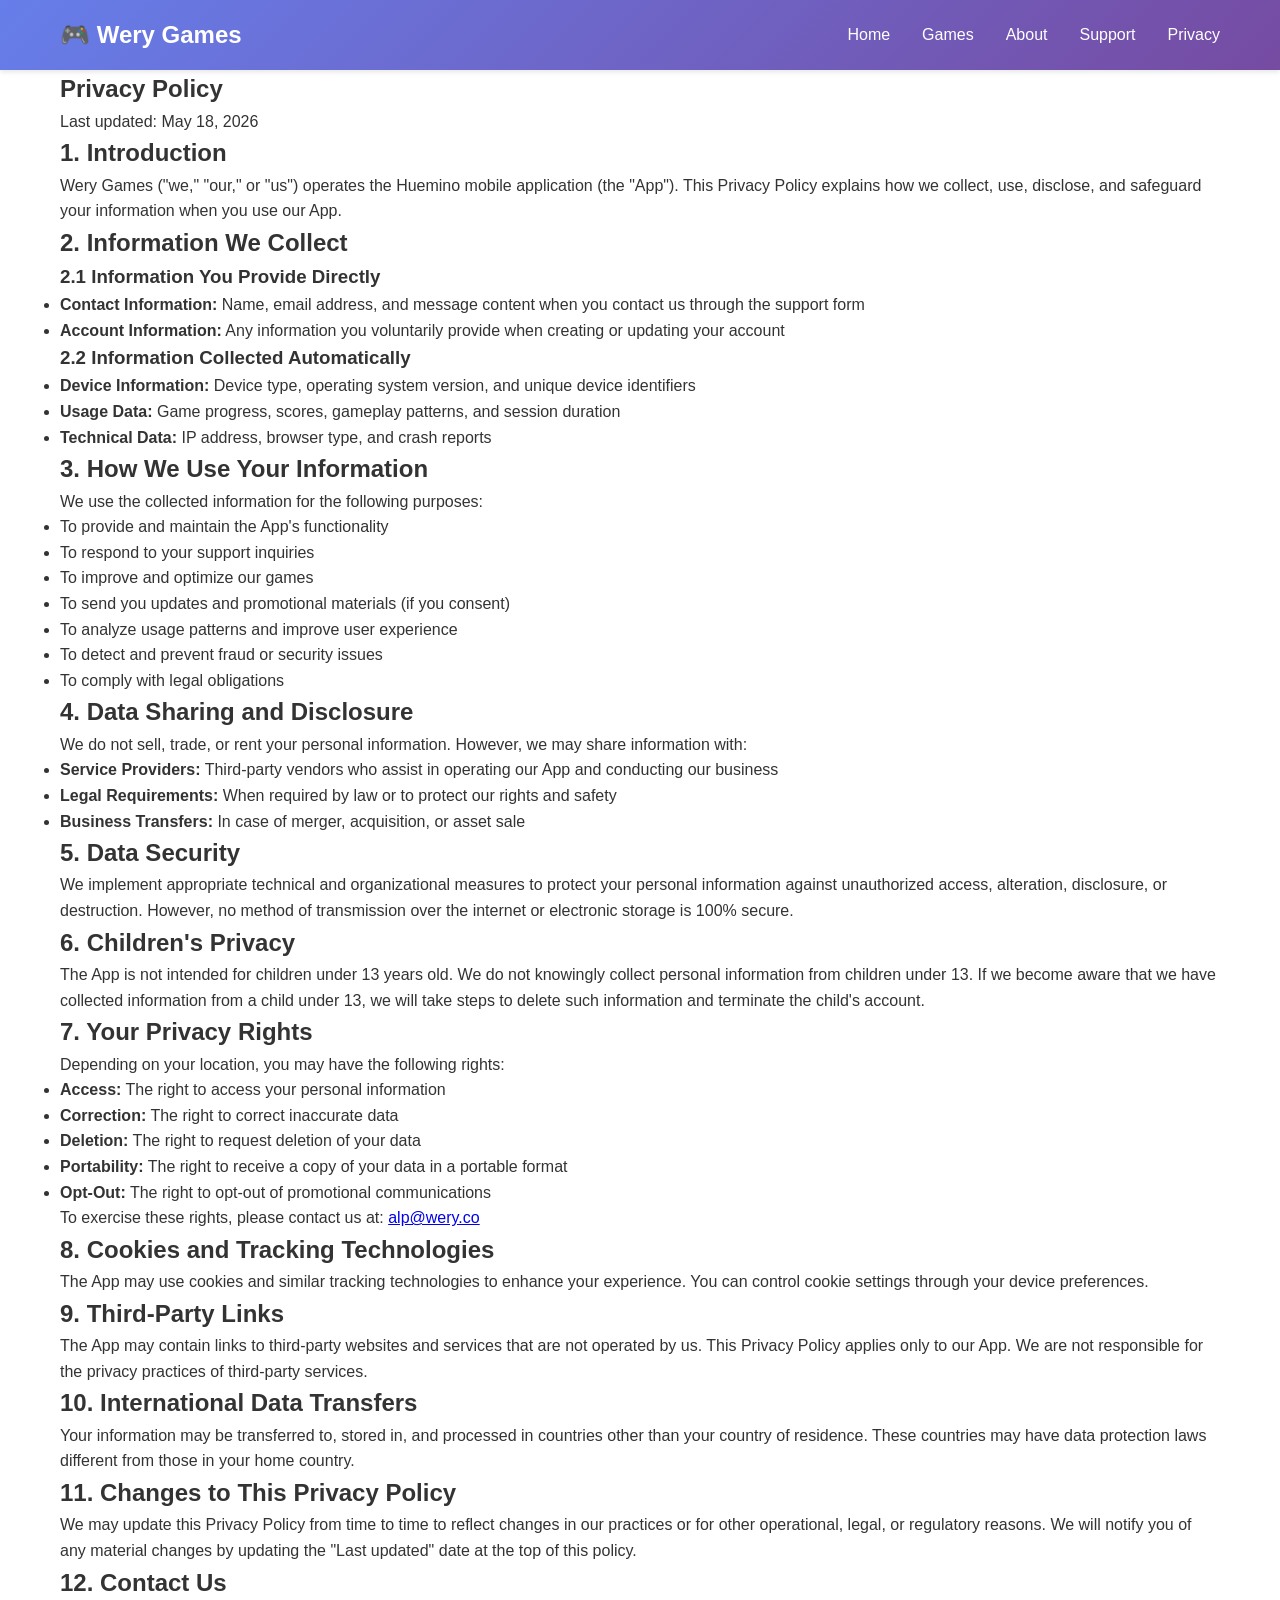
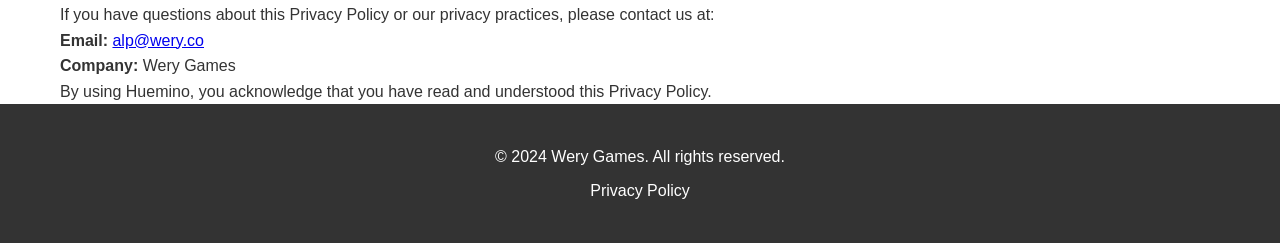
==== privacy.html @ 3907c440 "Add privacy policy page" ====
<!DOCTYPE html>
<html lang="en">
<head>
    <meta charset="UTF-8">
    <meta name="viewport" content="width=device-width, initial-scale=1.0">
    <title>Privacy Policy - Wery Games</title>
    <link rel="stylesheet" href="styles.css">
</head>
<body>
    <!-- Navigation -->
    <nav class="navbar">
        <div class="container">
            <div class="logo">🎮 Wery Games</div>
            <ul class="nav-links">
                <li><a href="index.html#home">Home</a></li>
                <li><a href="index.html#games">Games</a></li>
                <li><a href="index.html#about">About</a></li>
                <li><a href="index.html#support">Support</a></li>
                <li><a href="privacy.html">Privacy</a></li>
            </ul>
        </div>
    </nav>

    <!-- Privacy Policy Section -->
    <section class="privacy-section">
        <div class="container">
            <h1>Privacy Policy</h1>
            <p class="last-updated">Last updated: May 18, 2026</p>

            <h2>1. Introduction</h2>
            <p>Wery Games ("we," "our," or "us") operates the Huemino mobile application (the "App"). This Privacy Policy explains how we collect, use, disclose, and safeguard your information when you use our App.</p>

            <h2>2. Information We Collect</h2>
            <h3>2.1 Information You Provide Directly</h3>
            <ul>
                <li><strong>Contact Information:</strong> Name, email address, and message content when you contact us through the support form</li>
                <li><strong>Account Information:</strong> Any information you voluntarily provide when creating or updating your account</li>
            </ul>

            <h3>2.2 Information Collected Automatically</h3>
            <ul>
                <li><strong>Device Information:</strong> Device type, operating system version, and unique device identifiers</li>
                <li><strong>Usage Data:</strong> Game progress, scores, gameplay patterns, and session duration</li>
                <li><strong>Technical Data:</strong> IP address, browser type, and crash reports</li>
            </ul>

            <h2>3. How We Use Your Information</h2>
            <p>We use the collected information for the following purposes:</p>
            <ul>
                <li>To provide and maintain the App's functionality</li>
                <li>To respond to your support inquiries</li>
                <li>To improve and optimize our games</li>
                <li>To send you updates and promotional materials (if you consent)</li>
                <li>To analyze usage patterns and improve user experience</li>
                <li>To detect and prevent fraud or security issues</li>
                <li>To comply with legal obligations</li>
            </ul>

            <h2>4. Data Sharing and Disclosure</h2>
            <p>We do not sell, trade, or rent your personal information. However, we may share information with:</p>
            <ul>
                <li><strong>Service Providers:</strong> Third-party vendors who assist in operating our App and conducting our business</li>
                <li><strong>Legal Requirements:</strong> When required by law or to protect our rights and safety</li>
                <li><strong>Business Transfers:</strong> In case of merger, acquisition, or asset sale</li>
            </ul>

            <h2>5. Data Security</h2>
            <p>We implement appropriate technical and organizational measures to protect your personal information against unauthorized access, alteration, disclosure, or destruction. However, no method of transmission over the internet or electronic storage is 100% secure.</p>

            <h2>6. Children's Privacy</h2>
            <p>The App is not intended for children under 13 years old. We do not knowingly collect personal information from children under 13. If we become aware that we have collected information from a child under 13, we will take steps to delete such information and terminate the child's account.</p>

            <h2>7. Your Privacy Rights</h2>
            <p>Depending on your location, you may have the following rights:</p>
            <ul>
                <li><strong>Access:</strong> The right to access your personal information</li>
                <li><strong>Correction:</strong> The right to correct inaccurate data</li>
                <li><strong>Deletion:</strong> The right to request deletion of your data</li>
                <li><strong>Portability:</strong> The right to receive a copy of your data in a portable format</li>
                <li><strong>Opt-Out:</strong> The right to opt-out of promotional communications</li>
            </ul>
            <p>To exercise these rights, please contact us at: <a href="mailto:alp@wery.co">alp@wery.co</a></p>

            <h2>8. Cookies and Tracking Technologies</h2>
            <p>The App may use cookies and similar tracking technologies to enhance your experience. You can control cookie settings through your device preferences.</p>

            <h2>9. Third-Party Links</h2>
            <p>The App may contain links to third-party websites and services that are not operated by us. This Privacy Policy applies only to our App. We are not responsible for the privacy practices of third-party services.</p>

            <h2>10. International Data Transfers</h2>
            <p>Your information may be transferred to, stored in, and processed in countries other than your country of residence. These countries may have data protection laws different from those in your home country.</p>

            <h2>11. Changes to This Privacy Policy</h2>
            <p>We may update this Privacy Policy from time to time to reflect changes in our practices or for other operational, legal, or regulatory reasons. We will notify you of any material changes by updating the "Last updated" date at the top of this policy.</p>

            <h2>12. Contact Us</h2>
            <p>If you have questions about this Privacy Policy or our privacy practices, please contact us at:</p>
            <div class="contact-box">
                <p><strong>Email:</strong> <a href="mailto:alp@wery.co">alp@wery.co</a></p>
                <p><strong>Company:</strong> Wery Games</p>
            </div>

            <p class="footer-note">By using Huemino, you acknowledge that you have read and understood this Privacy Policy.</p>
        </div>
    </section>

    <!-- Footer -->
    <footer class="footer">
        <div class="container">
            <p>&copy; 2024 Wery Games. All rights reserved.</p>
            <p><a href="privacy.html" style="color: white; text-decoration: none;">Privacy Policy</a></p>
        </div>
    </footer>
</body>
</html>
---- styles.css ----
* {
    margin: 0;
    padding: 0;
    box-sizing: border-box;
}

body {
    font-family: 'Segoe UI', Tahoma, Geneva, Verdana, sans-serif;
    line-height: 1.6;
    color: #333;
}

.container {
    max-width: 1200px;
    margin: 0 auto;
    padding: 0 20px;
}

/* Navigation */
.navbar {
    background: linear-gradient(135deg, #667eea 0%, #764ba2 100%);
    color: white;
    padding: 1rem 0;
    position: sticky;
    top: 0;
    z-index: 100;
    box-shadow: 0 2px 5px rgba(0,0,0,0.1);
}

.navbar .container {
    display: flex;
    justify-content: space-between;
    align-items: center;
}

.logo {
    font-size: 1.5rem;
    font-weight: bold;
}

.nav-links {
    list-style: none;
    display: flex;
    gap: 2rem;
}

.nav-links a {
    color: white;
    text-decoration: none;
    transition: opacity 0.3s;
}

.nav-links a:hover {
    opacity: 0.8;
}

/* Hero Section */
.hero {
    background: linear-gradient(135deg, #667eea 0%, #764ba2 100%);
    color: white;
    padding: 6rem 0;
    text-align: center;
}

.hero-content h1 {
    font-size: 3.5rem;
    margin-bottom: 1rem;
    text-shadow: 2px 2px 4px rgba(0,0,0,0.3);
}

.hero-content p {
    font-size: 1.5rem;
    margin-bottom: 2rem;
    opacity: 0.95;
}

/* Buttons */
.btn {
    display: inline-block;
    padding: 0.75rem 1.5rem;
    border-radius: 5px;
    text-decoration: none;
    transition: all 0.3s;
    border: none;
    cursor: pointer;
    font-size: 1rem;
    font-weight: 500;
}

.btn-primary {
    background: #ff6b6b;
    color: white;
}

.btn-primary:hover {
    background: #ff5252;
    transform: translateY(-2px);
    box-shadow: 0 5px 15px rgba(255, 107, 107, 0.4);
}

.btn-secondary {
    background: #667eea;
    color: white;
    display: flex;
    align-items: center;
    gap: 0.5rem;
    justify-content: center;
}

.btn-secondary:hover {
    background: #764ba2;
    transform: translateY(-2px);
}

/* Games Section */
.games {
    padding: 4rem 0;
    background: #f8f9fa;
}

.games h2 {
    text-align: center;
    font-size: 2.5rem;
    margin-bottom: 3rem;
    color: #333;
}

.games-grid {
    display: grid;
    grid-template-columns: repeat(auto-fit, minmax(280px, 1fr));
    gap: 2rem;
    max-width: 400px;
    margin: 0 auto;
}

.game-card {
    background: white;
    border-radius: 10px;
    overflow: hidden;
    box-shadow: 0 4px 15px rgba(0,0,0,0.1);
    transition: transform 0.3s, box-shadow 0.3s;
}

.game-card:hover {
    transform: translateY(-10px);
    box-shadow: 0 8px 25px rgba(0,0,0,0.15);
}

.game-image {
    width: 100%;
    height: 200px;
    object-fit: cover;
    display: block;
}

.game-card h3 {
    padding: 1.5rem 1.5rem 0.5rem;
    color: #333;
}

.game-card p {
    padding: 0 1.5rem 1rem;
    color: #666;
}

.game-card .btn {
    margin: 0 1.5rem 1.5rem;
}

.store-icon {
    width: 20px;
    height: 20px;
    object-fit: contain;
}

/* About Section */
.about {
    padding: 4rem 0;
}

.about h2 {
    text-align: center;
    font-size: 2.5rem;
    margin-bottom: 3rem;
    color: #333;
}

.about-content p {
    text-align: center;
    font-size: 1.1rem;
    color: #666;
    margin-bottom: 3rem;
    max-width: 800px;
    margin-left: auto;
    margin-right: auto;
}

.values {
    display: grid;
    grid-template-columns: repeat(auto-fit, minmax(250px, 1fr));
    gap: 2rem;
}

.value-item {
    text-align: center;
    padding: 2rem;
    background: #f8f9fa;
    border-radius: 10px;
}

.value-item h3 {
    color: #667eea;
    margin-bottom: 1rem;
    font-size: 1.5rem;
}

.value-item p {
    color: #666;
    margin: 0;
}

/* Support Section */
.support {
    padding: 4rem 0;
    background: #f8f9fa;
}

.support h2 {
    text-align: center;
    font-size: 2.5rem;
    margin-bottom: 3rem;
    color: #333;
}

.support-container {
    display: grid;
    grid-template-columns: 1fr 1fr;
    gap: 3rem;
    align-items: start;
}

.support-info h3 {
    font-size: 1.5rem;
    margin-bottom: 1rem;
    color: #333;
}

.support-info p {
    color: #666;
    margin-bottom: 1rem;
}

.contact-info {
    background: white;
    padding: 1.5rem;
    border-radius: 10px;
    margin-top: 1rem;
}

.contact-info p {
    margin: 0.5rem 0;
}

.contact-info a {
    color: #667eea;
    text-decoration: none;
}

.contact-info a:hover {
    text-decoration: underline;
}

/* Support Form */
.support-form {
    background: white;
    padding: 2rem;
    border-radius: 10px;
    box-shadow: 0 4px 15px rgba(0,0,0,0.1);
}

.form-group {
    margin-bottom: 1.5rem;
}

.form-group label {
    display: block;
    margin-bottom: 0.5rem;
    color: #333;
    font-weight: 500;
}

.form-group input,
.form-group select,
.form-group textarea {
    width: 100%;
    padding: 0.75rem;
    border: 2px solid #e0e0e0;
    border-radius: 5px;
    font-family: inherit;
    font-size: 1rem;
    transition: border-color 0.3s;
}

.form-group input:focus,
.form-group select:focus,
.form-group textarea:focus {
    outline: none;
    border-color: #667eea;
}

.form-group textarea {
    resize: vertical;
}

.support-form .btn {
    width: 100%;
    padding: 1rem;
    font-size: 1rem;
}

/* Footer */
.footer {
    background: #333;
    color: white;
    text-align: center;
    padding: 2rem 0;
}

.footer p {
    margin: 0.5rem 0;
}

/* Responsive Design */
@media (max-width: 768px) {
    .hero-content h1 {
        font-size: 2rem;
    }

    .hero-content p {
        font-size: 1rem;
    }

    .nav-links {
        gap: 1rem;
    }

    .support-container {
        grid-template-columns: 1fr;
    }

    .games h2,
    .about h2,
    .support h2 {
        font-size: 2rem;
    }
}
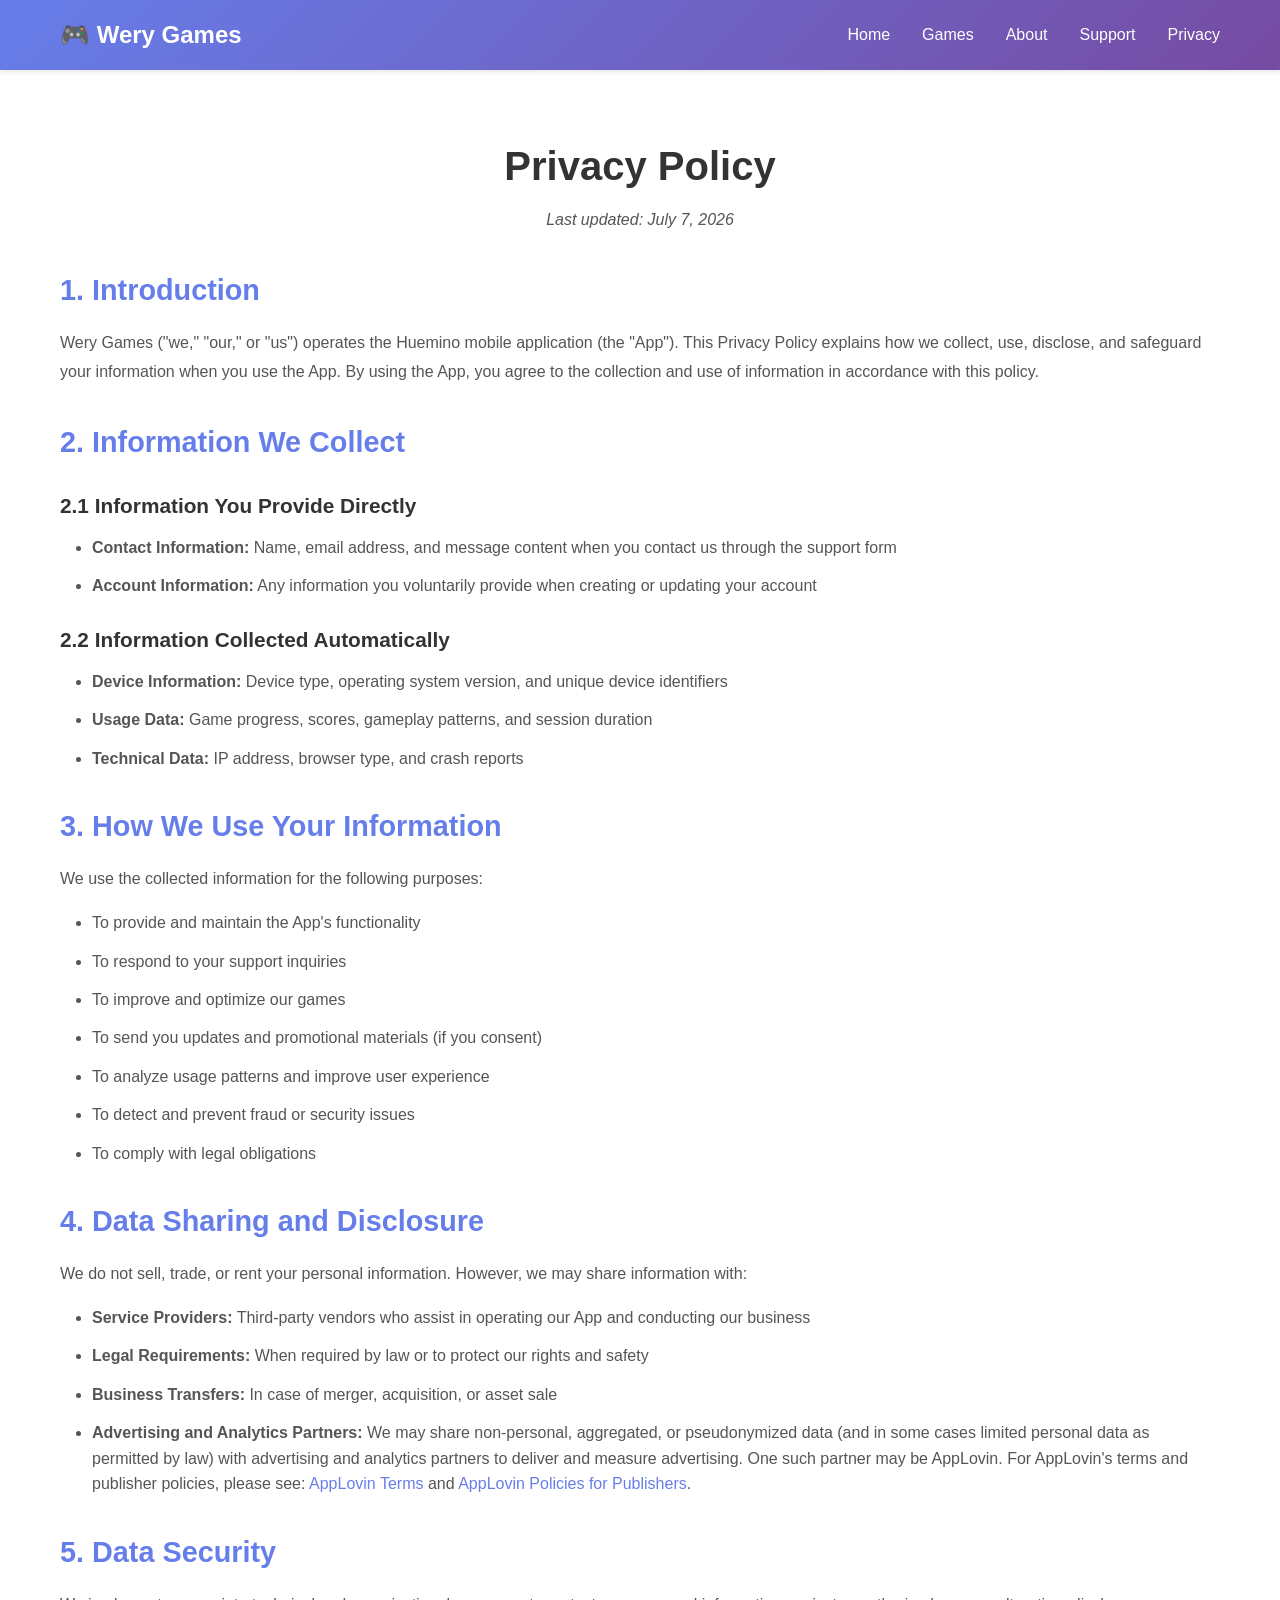
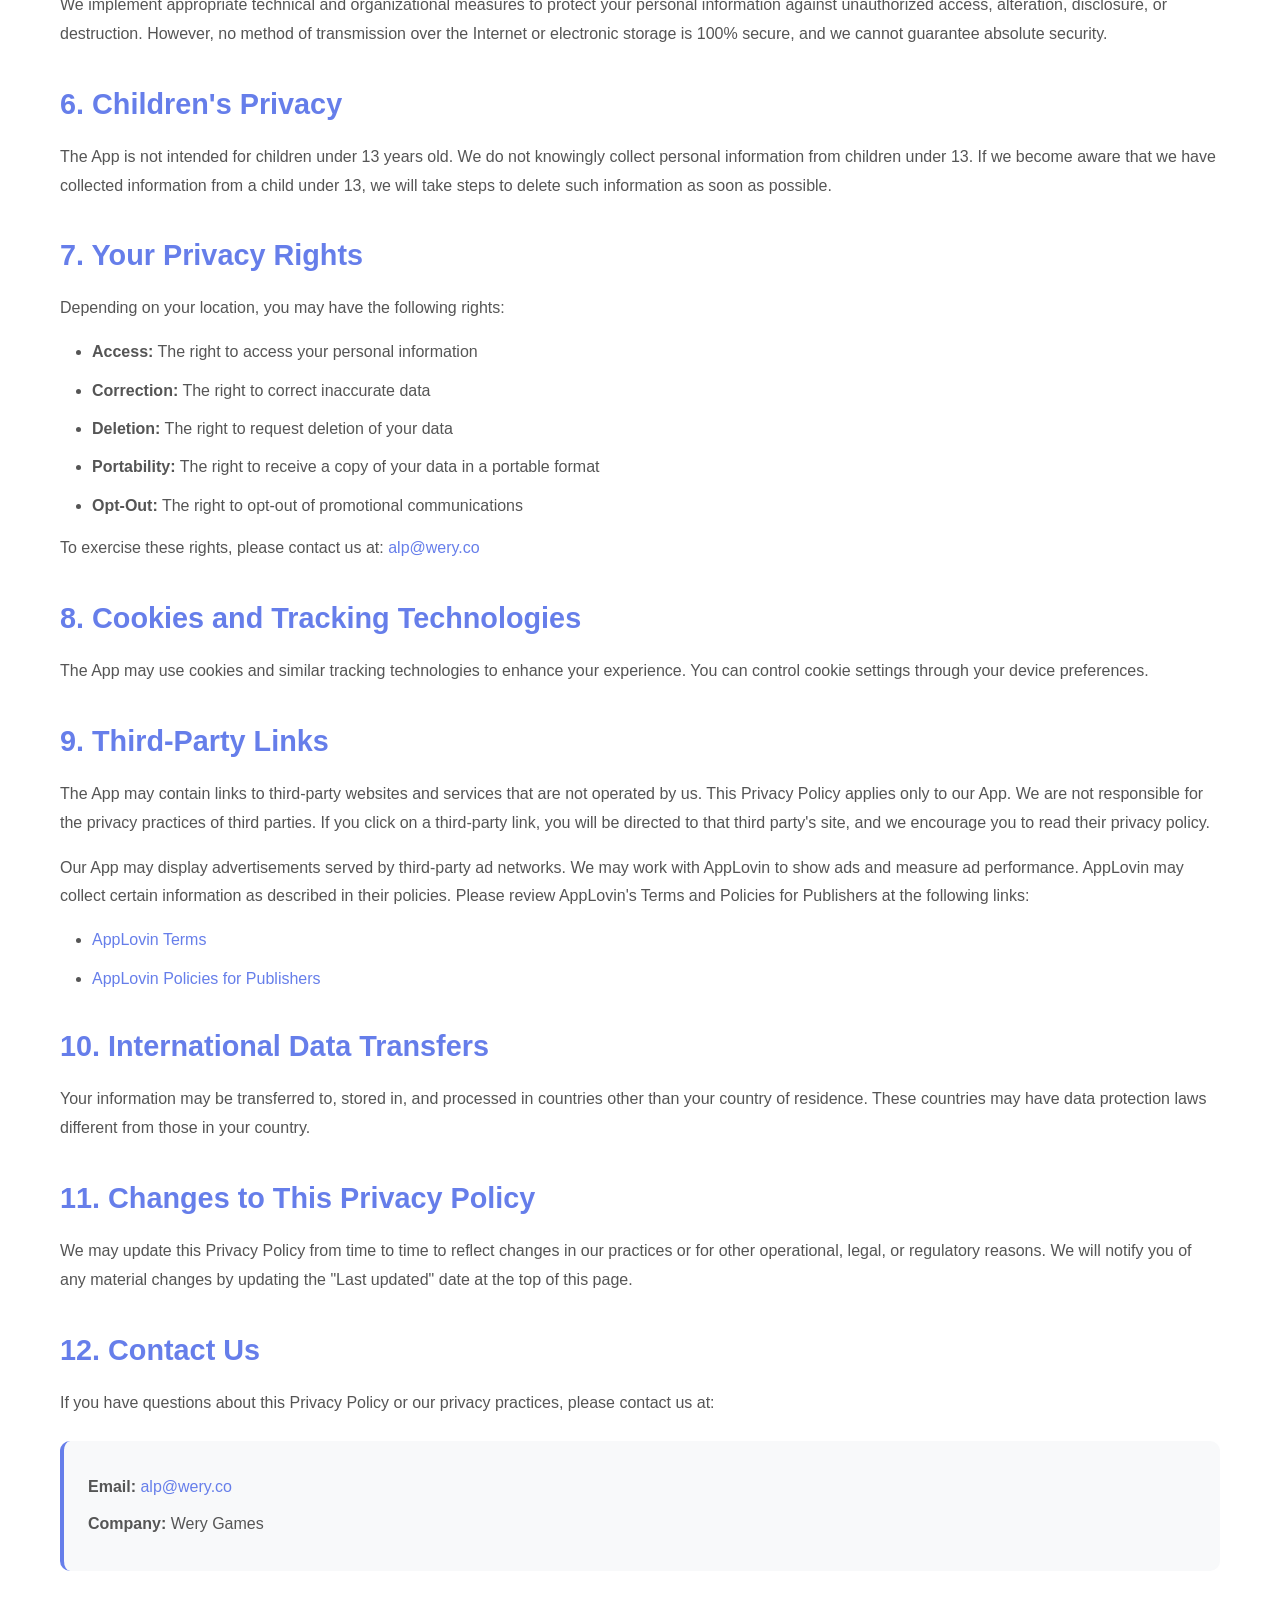
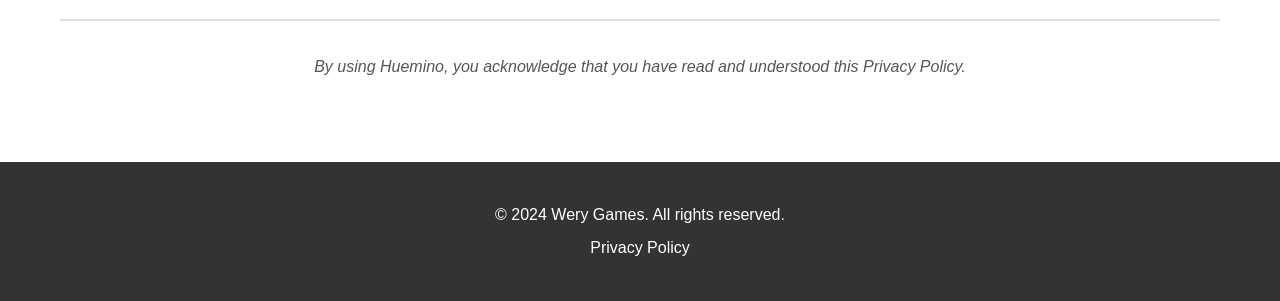
==== commit ef713640: "Update privacy policy: add AppLovin links and clarify ad partner disclosure" ====
--- a/privacy.html
+++ b/privacy.html
@@ -25,10 +25,10 @@
     <section class="privacy-section">
         <div class="container">
             <h1>Privacy Policy</h1>
-            <p class="last-updated">Last updated: May 18, 2026</p>
+            <p class="last-updated">Last updated: July 7, 2026</p>
 
             <h2>1. Introduction</h2>
-            <p>Wery Games ("we," "our," or "us") operates the Huemino mobile application (the "App"). This Privacy Policy explains how we collect, use, disclose, and safeguard your information when you use our App.</p>
+            <p>Wery Games ("we," "our," or "us") operates the Huemino mobile application (the "App"). This Privacy Policy explains how we collect, use, disclose, and safeguard your information when you use the App. By using the App, you agree to the collection and use of information in accordance with this policy.</p>
 
             <h2>2. Information We Collect</h2>
             <h3>2.1 Information You Provide Directly</h3>
@@ -62,13 +62,14 @@
                 <li><strong>Service Providers:</strong> Third-party vendors who assist in operating our App and conducting our business</li>
                 <li><strong>Legal Requirements:</strong> When required by law or to protect our rights and safety</li>
                 <li><strong>Business Transfers:</strong> In case of merger, acquisition, or asset sale</li>
+                <li><strong>Advertising and Analytics Partners:</strong> We may share non-personal, aggregated, or pseudonymized data (and in some cases limited personal data as permitted by law) with advertising and analytics partners to deliver and measure advertising. One such partner may be AppLovin. For AppLovin's terms and publisher policies, please see: <a href="https://legal.applovin.com/terms/" target="_blank" rel="noopener noreferrer">AppLovin Terms</a> and <a href="https://legal.applovin.com/policies-publishers/" target="_blank" rel="noopener noreferrer">AppLovin Policies for Publishers</a>.</li>
             </ul>
 
             <h2>5. Data Security</h2>
-            <p>We implement appropriate technical and organizational measures to protect your personal information against unauthorized access, alteration, disclosure, or destruction. However, no method of transmission over the internet or electronic storage is 100% secure.</p>
+            <p>We implement appropriate technical and organizational measures to protect your personal information against unauthorized access, alteration, disclosure, or destruction. However, no method of transmission over the Internet or electronic storage is 100% secure, and we cannot guarantee absolute security.</p>
 
             <h2>6. Children's Privacy</h2>
-            <p>The App is not intended for children under 13 years old. We do not knowingly collect personal information from children under 13. If we become aware that we have collected information from a child under 13, we will take steps to delete such information and terminate the child's account.</p>
+            <p>The App is not intended for children under 13 years old. We do not knowingly collect personal information from children under 13. If we become aware that we have collected information from a child under 13, we will take steps to delete such information as soon as possible.</p>
 
             <h2>7. Your Privacy Rights</h2>
             <p>Depending on your location, you may have the following rights:</p>
@@ -85,13 +86,18 @@
             <p>The App may use cookies and similar tracking technologies to enhance your experience. You can control cookie settings through your device preferences.</p>
 
             <h2>9. Third-Party Links</h2>
-            <p>The App may contain links to third-party websites and services that are not operated by us. This Privacy Policy applies only to our App. We are not responsible for the privacy practices of third-party services.</p>
+            <p>The App may contain links to third-party websites and services that are not operated by us. This Privacy Policy applies only to our App. We are not responsible for the privacy practices of third parties. If you click on a third-party link, you will be directed to that third party's site, and we encourage you to read their privacy policy.</p>
+            <p>Our App may display advertisements served by third-party ad networks. We may work with AppLovin to show ads and measure ad performance. AppLovin may collect certain information as described in their policies. Please review AppLovin's Terms and Policies for Publishers at the following links:</p>
+            <ul>
+                <li><a href="https://legal.applovin.com/terms/" target="_blank" rel="noopener noreferrer">AppLovin Terms</a></li>
+                <li><a href="https://legal.applovin.com/policies-publishers/" target="_blank" rel="noopener noreferrer">AppLovin Policies for Publishers</a></li>
+            </ul>
 
             <h2>10. International Data Transfers</h2>
-            <p>Your information may be transferred to, stored in, and processed in countries other than your country of residence. These countries may have data protection laws different from those in your home country.</p>
+            <p>Your information may be transferred to, stored in, and processed in countries other than your country of residence. These countries may have data protection laws different from those in your country.</p>
 
             <h2>11. Changes to This Privacy Policy</h2>
-            <p>We may update this Privacy Policy from time to time to reflect changes in our practices or for other operational, legal, or regulatory reasons. We will notify you of any material changes by updating the "Last updated" date at the top of this policy.</p>
+            <p>We may update this Privacy Policy from time to time to reflect changes in our practices or for other operational, legal, or regulatory reasons. We will notify you of any material changes by updating the "Last updated" date at the top of this page.</p>
 
             <h2>12. Contact Us</h2>
             <p>If you have questions about this Privacy Policy or our privacy practices, please contact us at:</p>
--- a/styles.css
+++ b/styles.css
@@ -34,8 +34,20 @@
 }
 
 .logo {
+    display: flex;
+    align-items: center;
+    gap: 0.75rem;
     font-size: 1.5rem;
     font-weight: bold;
+}
+
+.logo-img {
+    width: 45px;
+    height: 45px;
+    border-radius: 8px;
+    object-fit: cover;
+    background: white;
+    padding: 2px;
 }
 
 .nav-links {
@@ -52,6 +64,37 @@
 
 .nav-links a:hover {
     opacity: 0.8;
+}
+
+/* Hamburger Menu */
+.hamburger {
+    display: none;
+    flex-direction: column;
+    background: none;
+    border: none;
+    cursor: pointer;
+    padding: 0.5rem;
+}
+
+.hamburger span {
+    width: 25px;
+    height: 3px;
+    background: white;
+    margin: 5px 0;
+    transition: all 0.3s;
+    border-radius: 2px;
+}
+
+.hamburger.active span:nth-child(1) {
+    transform: rotate(45deg) translate(10px, 10px);
+}
+
+.hamburger.active span:nth-child(2) {
+    opacity: 0;
+}
+
+.hamburger.active span:nth-child(3) {
+    transform: rotate(-45deg) translate(7px, -7px);
 }
 
 /* Hero Section */
@@ -127,50 +170,131 @@
 
 .games-grid {
     display: grid;
-    grid-template-columns: repeat(auto-fit, minmax(280px, 1fr));
+    grid-template-columns: repeat(auto-fit, minmax(320px, 1fr));
     gap: 2rem;
-    max-width: 400px;
-    margin: 0 auto;
+    max-width: 500px;
+    margin: 0 auto 3rem;
 }
 
 .game-card {
     background: white;
-    border-radius: 10px;
+    border-radius: 15px;
     overflow: hidden;
     box-shadow: 0 4px 15px rgba(0,0,0,0.1);
     transition: transform 0.3s, box-shadow 0.3s;
 }
 
+.game-card.featured {
+    box-shadow: 0 8px 25px rgba(102, 126, 234, 0.2);
+}
+
 .game-card:hover {
     transform: translateY(-10px);
     box-shadow: 0 8px 25px rgba(0,0,0,0.15);
 }
 
+.game-card.featured:hover {
+    box-shadow: 0 12px 35px rgba(102, 126, 234, 0.3);
+}
+
+.game-image-wrapper {
+    position: relative;
+    width: 100%;
+    padding-bottom: 100%;
+    overflow: hidden;
+}
+
 .game-image {
+    position: absolute;
+    top: 0;
+    left: 0;
     width: 100%;
-    height: 200px;
+    height: 100%;
     object-fit: cover;
     display: block;
 }
 
+.game-card-content {
+    padding: 1.5rem;
+    position: relative;
+}
+
+.featured-badge {
+    display: inline-block;
+    background: linear-gradient(135deg, #667eea 0%, #764ba2 100%);
+    color: white;
+    padding: 0.35rem 0.75rem;
+    border-radius: 20px;
+    font-size: 0.75rem;
+    font-weight: 600;
+    margin-bottom: 0.5rem;
+    text-transform: uppercase;
+}
+
 .game-card h3 {
-    padding: 1.5rem 1.5rem 0.5rem;
-    color: #333;
-}
-
-.game-card p {
-    padding: 0 1.5rem 1rem;
+    color: #333;
+    font-size: 1.8rem;
+    margin-bottom: 0.25rem;
+}
+
+.game-subtitle {
+    color: #667eea;
+    font-size: 0.9rem;
+    font-weight: 500;
+    margin-bottom: 0.75rem;
+}
+
+.game-description {
     color: #666;
+    margin-bottom: 1rem;
+    line-height: 1.6;
+}
+
+.game-features {
+    display: flex;
+    gap: 0.75rem;
+    flex-wrap: wrap;
+    margin-bottom: 1.25rem;
+}
+
+.game-features span {
+    background: #f0f0f0;
+    padding: 0.4rem 0.8rem;
+    border-radius: 15px;
+    font-size: 0.85rem;
+    color: #666;
 }
 
 .game-card .btn {
-    margin: 0 1.5rem 1.5rem;
+    width: 100%;
+    padding: 0.85rem 1.5rem;
 }
 
 .store-icon {
     width: 20px;
     height: 20px;
     object-fit: contain;
+}
+
+.more-games {
+    text-align: center;
+    margin-top: 2rem;
+    padding: 2rem;
+    background: white;
+    border-radius: 15px;
+    box-shadow: 0 4px 15px rgba(0,0,0,0.05);
+}
+
+.more-games p {
+    margin-bottom: 1rem;
+    font-size: 1.1rem;
+    color: #333;
+    font-weight: 500;
+}
+
+.more-games .btn {
+    width: auto;
+    padding: 0.85rem 2rem;
 }
 
 /* About Section */
@@ -193,6 +317,7 @@
     max-width: 800px;
     margin-left: auto;
     margin-right: auto;
+    line-height: 1.8;
 }
 
 .values {
@@ -318,6 +443,87 @@
     font-size: 1rem;
 }
 
+/* Privacy Policy Section */
+.privacy-section {
+    padding: 4rem 0;
+    background: white;
+}
+
+.privacy-section h1 {
+    text-align: center;
+    font-size: 2.5rem;
+    margin-bottom: 0.5rem;
+    color: #333;
+}
+
+.privacy-section h2 {
+    font-size: 1.8rem;
+    margin-top: 2rem;
+    margin-bottom: 1rem;
+    color: #667eea;
+}
+
+.privacy-section h3 {
+    font-size: 1.3rem;
+    margin-top: 1.5rem;
+    margin-bottom: 0.8rem;
+    color: #333;
+}
+
+.privacy-section p {
+    font-size: 1rem;
+    margin-bottom: 1rem;
+    color: #555;
+    line-height: 1.8;
+}
+
+.privacy-section ul {
+    margin-bottom: 1rem;
+    padding-left: 2rem;
+}
+
+.privacy-section ul li {
+    margin-bottom: 0.8rem;
+    color: #555;
+}
+
+.privacy-section a {
+    color: #667eea;
+    text-decoration: none;
+}
+
+.privacy-section a:hover {
+    text-decoration: underline;
+}
+
+.last-updated {
+    text-align: center;
+    color: #999;
+    font-style: italic;
+    margin-bottom: 2rem;
+}
+
+.contact-box {
+    background: #f8f9fa;
+    padding: 1.5rem;
+    border-radius: 10px;
+    margin: 1.5rem 0;
+    border-left: 4px solid #667eea;
+}
+
+.contact-box p {
+    margin: 0.5rem 0;
+}
+
+.footer-note {
+    text-align: center;
+    font-style: italic;
+    color: #999;
+    margin-top: 3rem;
+    padding-top: 2rem;
+    border-top: 2px solid #e0e0e0;
+}
+
 /* Footer */
 .footer {
     background: #333;
@@ -328,6 +534,10 @@
 
 .footer p {
     margin: 0.5rem 0;
+}
+
+.footer a {
+    color: white;
 }
 
 /* Responsive Design */
@@ -341,16 +551,145 @@
     }
 
     .nav-links {
-        gap: 1rem;
+        display: none;
+        position: absolute;
+        top: 60px;
+        left: 0;
+        right: 0;
+        flex-direction: column;
+        background: linear-gradient(135deg, #667eea 0%, #764ba2 100%);
+        gap: 0;
+        padding: 1rem 0;
+        box-shadow: 0 5px 15px rgba(0,0,0,0.2);
+    }
+
+    .nav-links.active {
+        display: flex;
+    }
+
+    .nav-links li {
+        padding: 0;
+    }
+
+    .nav-links a {
+        display: block;
+        padding: 1rem 1.5rem;
+        border-bottom: 1px solid rgba(255,255,255,0.1);
+    }
+
+    .hamburger {
+        display: flex;
+    }
+
+    .games h2,
+    .about h2,
+    .support h2,
+    .privacy-section h1 {
+        font-size: 2rem;
+    }
+
+    .privacy-section h2 {
+        font-size: 1.5rem;
     }
 
     .support-container {
         grid-template-columns: 1fr;
+    }
+
+    .games-grid {
+        max-width: 100%;
+    }
+
+    .game-card-content {
+        padding: 1.25rem;
+    }
+
+    .game-card h3 {
+        font-size: 1.5rem;
+    }
+
+    .logo span {
+        font-size: 1.2rem;
+    }
+
+    .logo-img {
+        width: 40px;
+        height: 40px;
+    }
+
+    .more-games {
+        margin-top: 2rem;
+    }
+}
+
+@media (max-width: 480px) {
+    .hero {
+        padding: 3rem 0;
+    }
+
+    .hero-content h1 {
+        font-size: 1.5rem;
+    }
+
+    .hero-content p {
+        font-size: 0.9rem;
+    }
+
+    .navbar {
+        padding: 0.75rem 0;
+    }
+
+    .logo {
+        gap: 0.5rem;
+    }
+
+    .logo-img {
+        width: 35px;
+        height: 35px;
+    }
+
+    .logo span {
+        font-size: 1rem;
     }
 
     .games h2,
     .about h2,
     .support h2 {
-        font-size: 2rem;
-    }
-}
+        font-size: 1.5rem;
+        margin-bottom: 1.5rem;
+    }
+
+    .game-card-content {
+        padding: 1rem;
+    }
+
+    .game-card h3 {
+        font-size: 1.3rem;
+    }
+
+    .game-description {
+        font-size: 0.9rem;
+    }
+
+    .game-features {
+        margin-bottom: 1rem;
+    }
+
+    .btn {
+        padding: 0.65rem 1.25rem;
+        font-size: 0.9rem;
+    }
+
+    .values {
+        grid-template-columns: 1fr;
+        gap: 1.5rem;
+    }
+
+    .value-item {
+        padding: 1.5rem;
+    }
+
+    .support-form {
+        padding: 1.5rem;
+    }
+}
